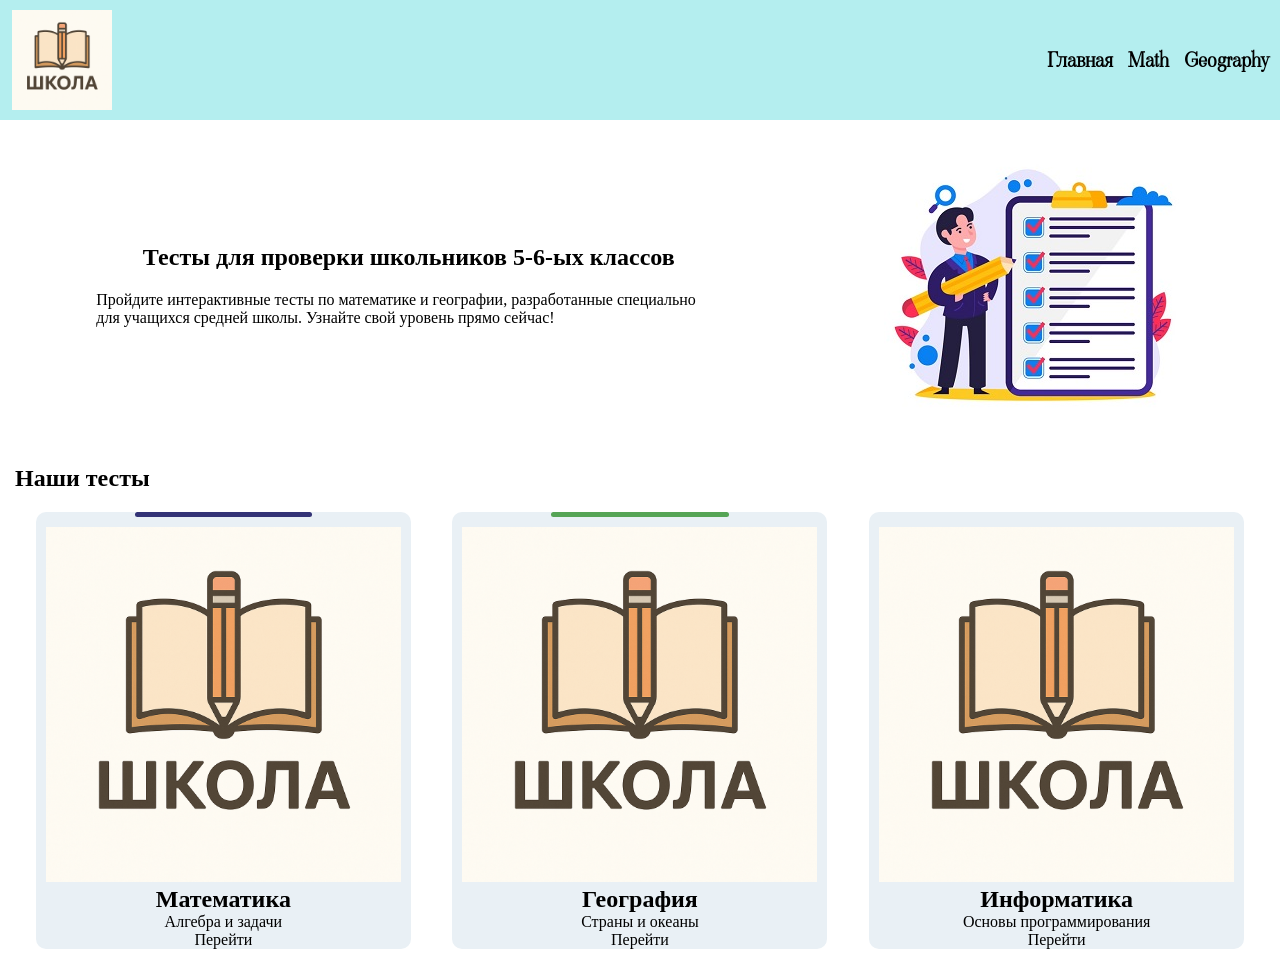
==== index.html @ bd73531f "Add Informatics card to homepage" ====
<!doctype html>
<html lang="ru">
  <head>
    <meta charset="UTF-8" />
    <meta name="viewport" content="width=device-width, initial-scale=1.0" />
    <title>Document</title>
    <link rel="preconnect" href="https://fonts.googleapis.com" />
    <link rel="preconnect" href="https://fonts.gstatic.com" crossorigin />
    <link
      href="https://fonts.googleapis.com/css2?family=Viaoda+Libre&display=swap"
      rel="stylesheet"
    />
    <link rel="stylesheet" href="styles/style.css" />
  </head>
  <body>
    <header class="container">
      <nav class="nav">
        <img class="logo" src="./img/logo.png" alt="Лого" />
        <ul class="nav-list">
          <li>
            <a class="nav-link" href="#">главная</a>
          </li>
          <li><a class="nav-link" href="pages/math.html">math </a></li>
          <li>
            <a class="nav-link" href="pages/geography.html">geography </a>
          </li>
        </ul>
      </nav>
    </header>
    <main>
      <section class="intro container">
        <div class="intro-txt">
          <h1 class="intro-title">
            Тесты для проверки школьников 5-6-ых классов
          </h1>
          <p class="intro-text">
            Пройдите интерактивные тесты по математике и географии,
            разработанные специально для учащихся средней школы. Узнайте свой
            уровень прямо сейчас!
          </p>
        </div>
        <img src="./img/intro.png" alt="Тесты" />
      </section>
      <section class="variants">
        <h1 class="variants-title">Наши тесты</h1>
        <div class="variants-row">
          <div class="variants-card">
            <div class="card-line bg-blue"></div>
            <img src="./img/logo.png" alt="Математика" />
            <h2>Математика</h2>
            <p>Алгебра и задачи</p>
            <a href="pages/math.html">Перейти</a>
          </div>
          <div class="variants-card">
            <div class="card-line bg-green"></div>
            <img src="./img/logo.png" alt="География" />
            <h2>География</h2>
            <p>Страны и океаны</p>
            <a href="pages/geography.html">Перейти</a>
          </div>
          <div class="variants-card">
            <div class="card-line bg-purple"></div>
            <img src="./img/logo.png" alt="Информатика" />
            <h2>Информатика</h2>
            <p>Основы программирования</p>
            <a href="pages/informatics.html">Перейти</a>
          </div>
        </div>
      </section>
    </main>
  </body>
</html>
---- styles/style.css ----
* {
  padding: 0;
  margin: 0;
  box-sizing: border-box;
}

ul,
ol {
  list-style: none;
}

img {
  max-width: 100%;
}

a {
  color: #000000;
  text-decoration: none;
}

button {
  background-color: white;
  margin: 10px;
}

section {
  padding: 15px;
}
.container {
  max-width: 1440px;
  width: 100%;
  margin: 0 auto;
}

.btn {
  padding: 5px 10px;
  border: none;
  border-radius: 5px;
}

.btn-success {
  background-color: rgb(101, 190, 101);
  color: rgb(229, 243, 255);
}

.btn-warn {
  background-color: rgb(231, 218, 103);
  color: rgb(27, 17, 17);
}

.btn-stop {
  background-color: rgb(138, 236, 164);
  color: rgb(0, 0, 0);
}

.logo {
  width: 100px;
}

.nav {
  display: flex;
  justify-content: space-between;
  padding: 10px 12px;
  align-items: center;
  background-color: rgb(180, 238, 239);
}

.nav-list {
  display: flex;
  gap: 15px;
  text-transform: capitalize;
}
/* font-family: "Viaoda Libre", serif; */
.nav-link {
  font-family: "Viaoda Libre", serif;
  font-weight: 600;
  font-size: 20px;
}
#next {
  /* padding: 20px; */
}

#again {
  /* background-color: rgb(255, 255, 255); */
}
#app {
  /* background-color: red; */
}
/* font-family: "Comic Relief", system-ui; */
.test-title {
  font-family: "Comic Relief", system-ui;
  font-size: 30px;
  text-align: center;
}

.test-btns {
  display: flex;
  gap: 20px;
  /* justify-content: center; */
}
.question-label {
  display: flex;
  gap: 5px;
  flex-direction: row-reverse;
  justify-content: left;
  margin-bottom: 5px;
}

.question-txt {
  margin: 5px;
}

#stoo {
}

.intro {
  display: flex;
  justify-content: space-around;
}

.intro-txt {
  width: 50%;
  display: flex;
  flex-direction: column;
  justify-content: center;
}

.intro-title {
  margin-bottom: 20px;
  text-align: center;
}

.variants-row {
  display: flex;
  justify-content: space-around;
  text-align: center;
}

.variants-card {
  width: 30%;
  background-color: rgb(233, 240, 245);
  border-radius: 10px;
  padding: 0 10px;
}

.card-line {
  height: 5px;
  width: 50%;
  margin: 0 auto;
  border-radius: 2.5px;
  margin-bottom: 10px;
}
.bg-blue {
  background-color: rgb(51, 51, 118);
}
.bg-green {
  background-color: rgb(85, 164, 85);
}
.variants-title {
  margin-bottom: 20px;
}
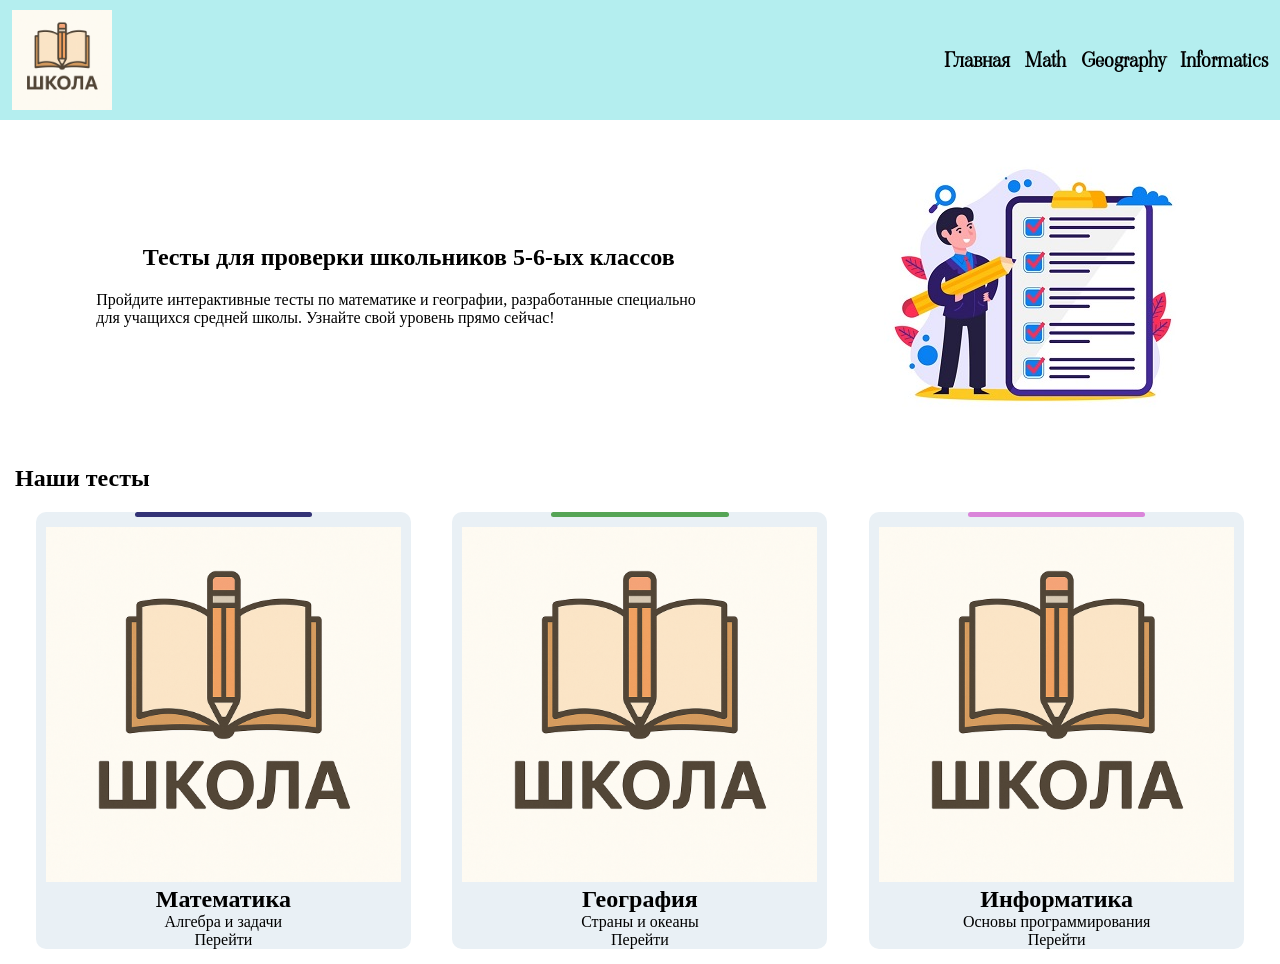
==== commit f0ed1e37: "добавление нового раздела(предмета) - информатики" ====
--- a/index.html
+++ b/index.html
@@ -23,6 +23,9 @@
           <li><a class="nav-link" href="pages/math.html">math </a></li>
           <li>
             <a class="nav-link" href="pages/geography.html">geography </a>
+          </li>
+          <li>
+            <a class="nav-link" href="pages/informatics.html">informatics </a>
           </li>
         </ul>
       </nav>
--- a/styles/style.css
+++ b/styles/style.css
@@ -156,6 +156,9 @@
 .bg-green {
   background-color: rgb(85, 164, 85);
 }
+.bg-purple {
+  background-color: rgb(218, 133, 218);
+}
 .variants-title {
   margin-bottom: 20px;
 }
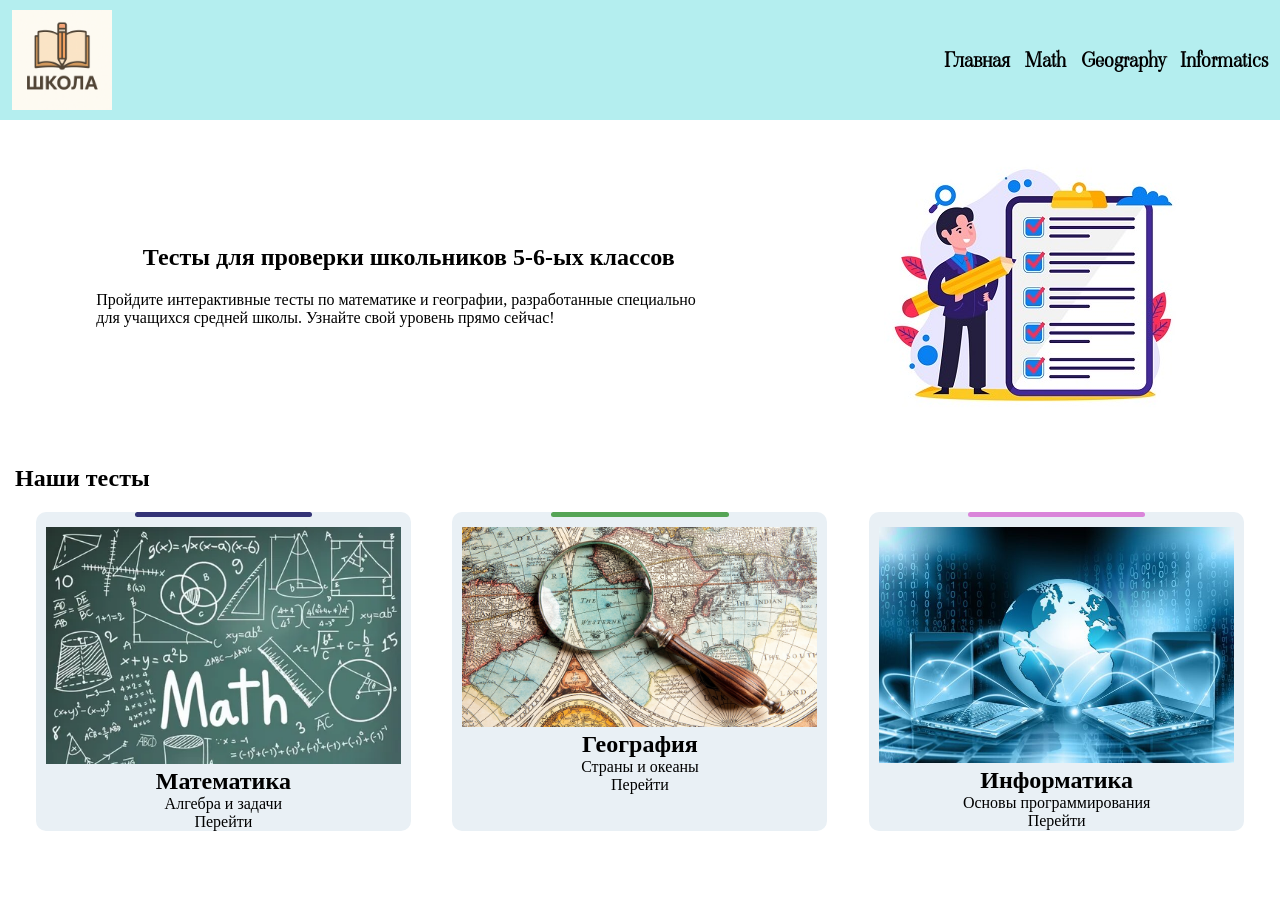
==== commit 3e277601: "добавление картинок для определенных предметов" ====
--- a/index.html
+++ b/index.html
@@ -49,21 +49,21 @@
         <div class="variants-row">
           <div class="variants-card">
             <div class="card-line bg-blue"></div>
-            <img src="./img/logo.png" alt="Математика" />
+            <img src="./img/Math.png" alt="Математика" />
             <h2>Математика</h2>
             <p>Алгебра и задачи</p>
             <a href="pages/math.html">Перейти</a>
           </div>
           <div class="variants-card">
             <div class="card-line bg-green"></div>
-            <img src="./img/logo.png" alt="География" />
+            <img src="./img/geography.png" alt="География" />
             <h2>География</h2>
             <p>Страны и океаны</p>
             <a href="pages/geography.html">Перейти</a>
           </div>
           <div class="variants-card">
             <div class="card-line bg-purple"></div>
-            <img src="./img/logo.png" alt="Информатика" />
+            <img src="./img/informatics.png" alt="Информатика" />
             <h2>Информатика</h2>
             <p>Основы программирования</p>
             <a href="pages/informatics.html">Перейти</a>
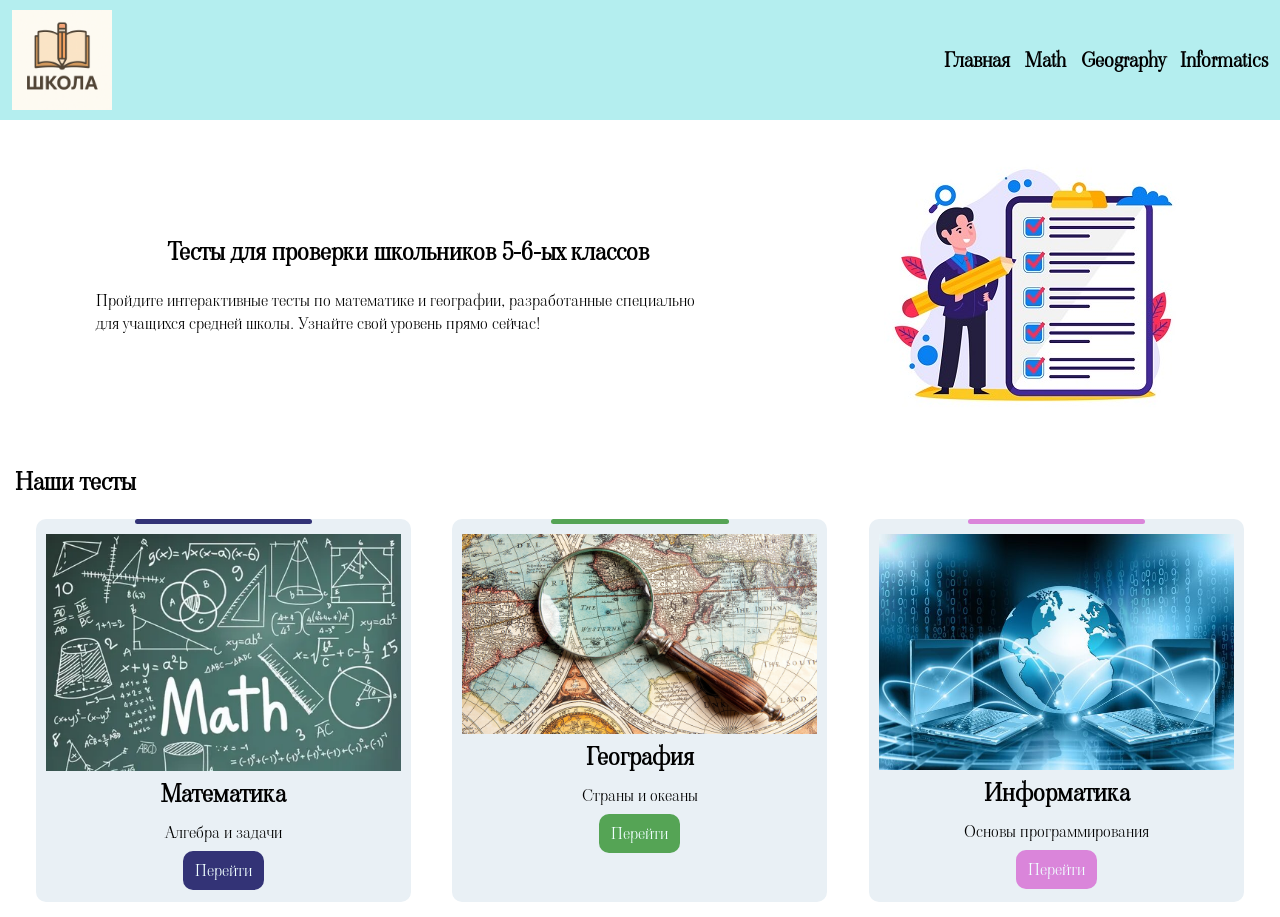
==== commit f36d8cec: "исправление недочетов в карточках, их графические изменение и функционал" ====
--- a/index.html
+++ b/index.html
@@ -50,23 +50,27 @@
           <div class="variants-card">
             <div class="card-line bg-blue"></div>
             <img src="./img/Math.png" alt="Математика" />
-            <h2>Математика</h2>
-            <p>Алгебра и задачи</p>
-            <a href="pages/math.html">Перейти</a>
+            <h2 class="card-title">Математика</h2>
+            <p class="card-description">Алгебра и задачи</p>
+            <a href="pages/math.html" class="card-link bg-blue">Перейти</a>
           </div>
           <div class="variants-card">
             <div class="card-line bg-green"></div>
             <img src="./img/geography.png" alt="География" />
-            <h2>География</h2>
-            <p>Страны и океаны</p>
-            <a href="pages/geography.html">Перейти</a>
+            <h2 class="card-title">География</h2>
+            <p class="card-description">Страны и океаны</p>
+            <a href="pages/geography.html" class="card-link bg-green"
+              >Перейти</a
+            >
           </div>
           <div class="variants-card">
             <div class="card-line bg-purple"></div>
             <img src="./img/informatics.png" alt="Информатика" />
-            <h2>Информатика</h2>
-            <p>Основы программирования</p>
-            <a href="pages/informatics.html">Перейти</a>
+            <h2 class="card-title">Информатика</h2>
+            <p class="card-description">Основы программирования</p>
+            <a href="pages/informatics.html" class="card-link bg-purple"
+              >Перейти</a
+            >
           </div>
         </div>
       </section>
--- a/styles/style.css
+++ b/styles/style.css
@@ -3,7 +3,9 @@
   margin: 0;
   box-sizing: border-box;
 }
-
+body {
+  font-family: "Viaoda Libre", serif;
+}
 ul,
 ol {
   list-style: none;
@@ -72,7 +74,7 @@
 }
 /* font-family: "Viaoda Libre", serif; */
 .nav-link {
-  font-family: "Viaoda Libre", serif;
+  amily: "Viaoda Libre", serif;
   font-weight: 600;
   font-size: 20px;
 }
@@ -141,6 +143,12 @@
   background-color: rgb(233, 240, 245);
   border-radius: 10px;
   padding: 0 10px;
+  padding-bottom: 20px;
+}
+
+.variants-card:hover {
+  transform: scale(1.05);
+  transition-duration: 0.5s;
 }
 
 .card-line {
@@ -162,3 +170,14 @@
 .variants-title {
   margin-bottom: 20px;
 }
+.card-title {
+  margin-bottom: 10px;
+}
+.card-link {
+  padding: 8px 12px;
+  color: azure;
+  border-radius: 10px;
+}
+.card-description {
+  margin-bottom: 15px;
+}
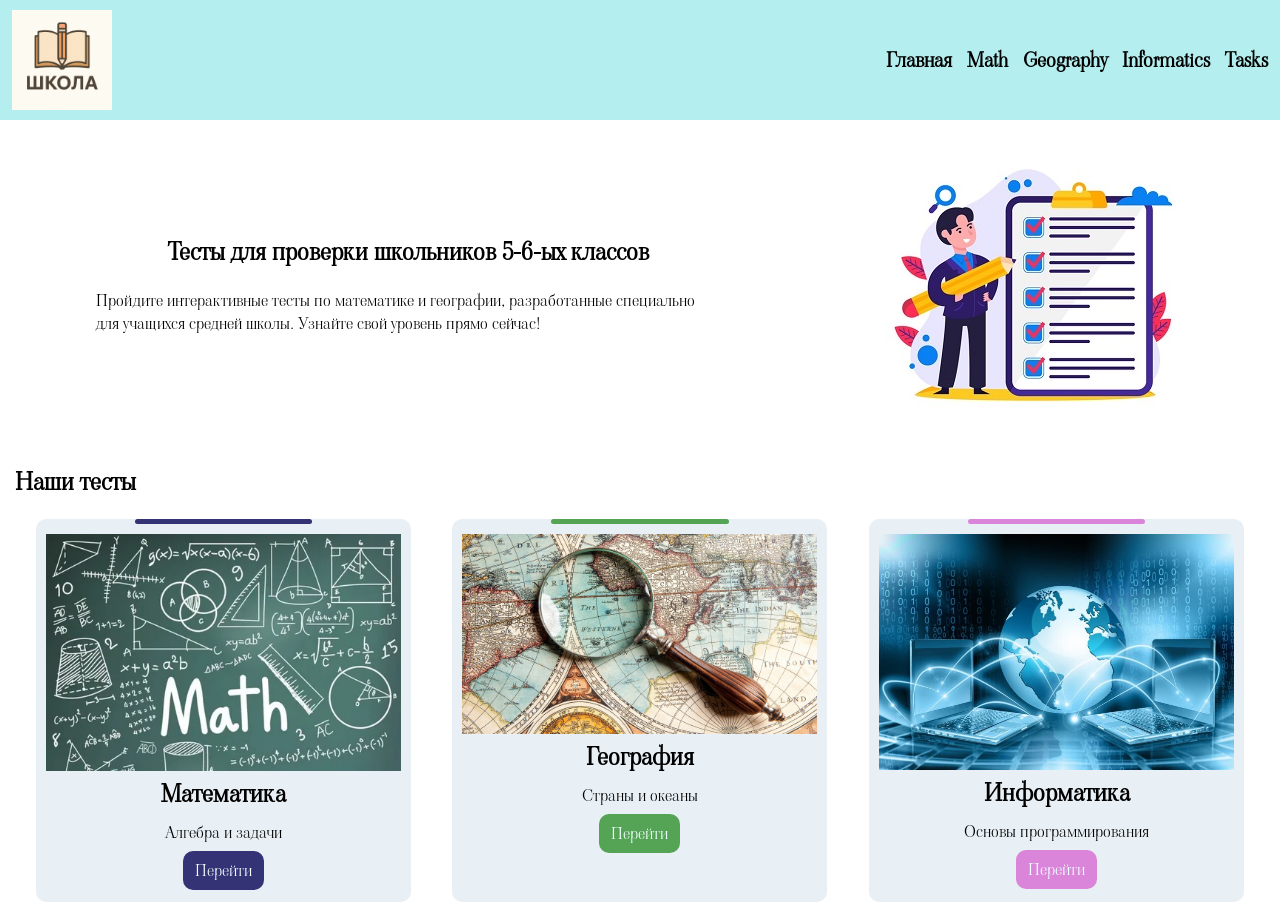
==== commit d54c10ff: "добавление осн кнопок в tasks и их добавление на глав страницу" ====
--- a/index.html
+++ b/index.html
@@ -26,6 +26,9 @@
           </li>
           <li>
             <a class="nav-link" href="pages/informatics.html">informatics </a>
+          </li>
+          <li>
+            <a class="nav-link" href="pages/tasks.html">tasks </a>
           </li>
         </ul>
       </nav>
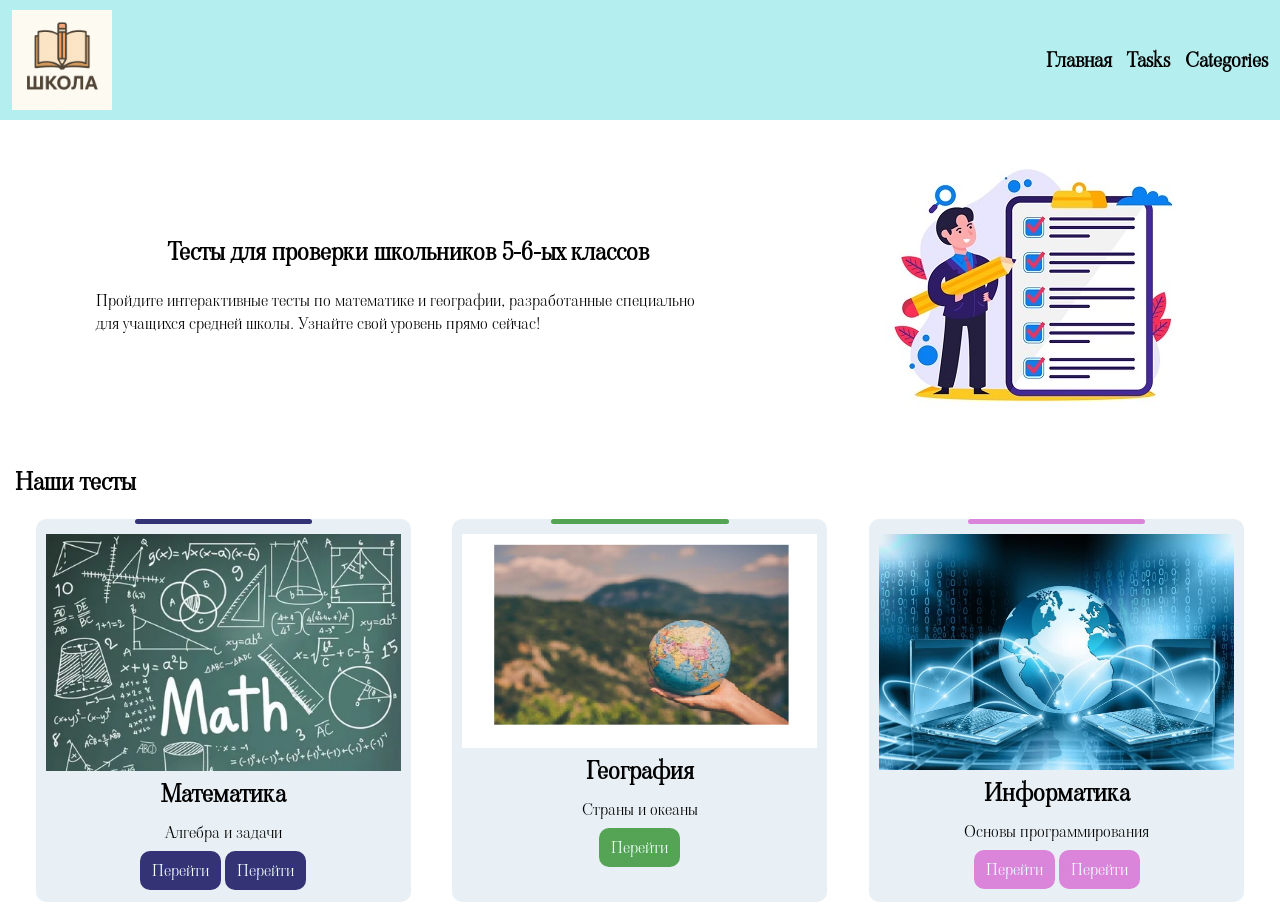
==== commit a0f95bb9: "добавление адаптива" ====
--- a/index.html
+++ b/index.html
@@ -11,6 +11,8 @@
       rel="stylesheet"
     />
     <link rel="stylesheet" href="styles/style.css" />
+    <link rel="stylesheet" href="styles/adaptive.css" />
+    <script src="./scripts/menu.js" defer></script>
   </head>
   <body>
     <header class="container">
@@ -20,17 +22,15 @@
           <li>
             <a class="nav-link" href="#">главная</a>
           </li>
-          <li><a class="nav-link" href="pages/math.html">math </a></li>
-          <li>
-            <a class="nav-link" href="pages/geography.html">geography </a>
-          </li>
-          <li>
-            <a class="nav-link" href="pages/informatics.html">informatics </a>
-          </li>
+
           <li>
             <a class="nav-link" href="pages/tasks.html">tasks </a>
           </li>
+          <li>
+            <a class="nav-link" href="pages/categories.html">categories </a>
+          </li>
         </ul>
+        <button id="open">открыть</button>
       </nav>
     </header>
     <main>
@@ -45,9 +45,9 @@
             уровень прямо сейчас!
           </p>
         </div>
-        <img src="./img/intro.png" alt="Тесты" />
+        <img class="intro-img" src="./img/intro.png" alt="Тесты" />
       </section>
-      <section class="variants">
+      <section class="variants container">
         <h1 class="variants-title">Наши тесты</h1>
         <div class="variants-row">
           <div class="variants-card">
@@ -56,10 +56,11 @@
             <h2 class="card-title">Математика</h2>
             <p class="card-description">Алгебра и задачи</p>
             <a href="pages/math.html" class="card-link bg-blue">Перейти</a>
+            <a href="pages/math.html" class="card-link bg-blue">Перейти</a>
           </div>
           <div class="variants-card">
             <div class="card-line bg-green"></div>
-            <img src="./img/geography.png" alt="География" />
+            <img src="./img/geography1.png" alt="География" />
             <h2 class="card-title">География</h2>
             <p class="card-description">Страны и океаны</p>
             <a href="pages/geography.html" class="card-link bg-green"
@@ -74,9 +75,25 @@
             <a href="pages/informatics.html" class="card-link bg-purple"
               >Перейти</a
             >
+            <a href="pages/math.html" class="card-link bg-purple">Перейти</a>
           </div>
         </div>
       </section>
     </main>
+    <nav id="mobile-menu">
+      <ul class="nav-mobile">
+        <button id="close-menu">X</button>
+        <li>
+          <a class="nav-link" href="#">главная</a>
+        </li>
+
+        <li>
+          <a class="nav-link" href="pages/tasks.html">tasks </a>
+        </li>
+        <li>
+          <a class="nav-link" href="pages/categories.html">categories </a>
+        </li>
+      </ul>
+    </nav>
   </body>
 </html>
--- a/styles/style.css
+++ b/styles/style.css
@@ -74,10 +74,25 @@
 }
 /* font-family: "Viaoda Libre", serif; */
 .nav-link {
-  amily: "Viaoda Libre", serif;
+  font-family: "Viaoda Libre", serif;
   font-weight: 600;
   font-size: 20px;
 }
+.nav-mobile {
+  position: relative;
+  display: flex;
+  flex-direction: column;
+  height: 100%;
+  justify-content: center;
+  align-items: center;
+}
+#close-menu {
+  position: absolute;
+  top: 20px;
+  right: 20px;
+  border: none;
+  background-color: transparent;
+}
 #next {
   /* padding: 20px; */
 }
@@ -87,6 +102,24 @@
 }
 #app {
   /* background-color: red; */
+}
+#open {
+  background-color: transparent;
+  border: none;
+  display: none;
+}
+#mobile-menu {
+  position: fixed;
+  top: 0;
+  right: -300px;
+  width: 300px;
+  height: 100%;
+  background-color: chartreuse;
+  z-index: 1000;
+  transition: transform 0.3s ease-in-out;
+}
+#mobile-menu.active {
+  transform: translateX(-300px);
 }
 /* font-family: "Comic Relief", system-ui; */
 .test-title {
@@ -112,7 +145,7 @@
   margin: 5px;
 }
 
-#stoo {
+#stop {
 }
 
 .intro {
--- a/styles/adaptive.css
+++ b/styles/adaptive.css
@@ -0,0 +1,47 @@
+/* xl-размер (>=1200px) */
+/* CSS для >=1200px */
+
+/* lg-размер (<=1199px) */
+@media (max-width: 1199px) {
+  /* CSS для ширины от 992px до 1199px */
+  .variants-row {
+    flex-wrap: wrap;
+    row-gap: 30px;
+  }
+  .variants-card {
+    width: 40%;
+  }
+}
+
+/* md-размер (<=991px) */
+@media (max-width: 991px) {
+  /* CSS для ширины от 768px до 991px */
+  .nav-list {
+    display: none;
+  }
+  #open {
+    display: inline-block;
+  }
+  .nav {
+    background-color: rgb(213, 29, 29);
+  }
+}
+
+/* sm-размер (<=768px) */
+@media (max-width: 767px) {
+  /* CSS для ширины от 576px до 767px */
+  .variants-card {
+    width: 80%;
+  }
+}
+
+/* xs-размер (<=575px) */
+@media (max-width: 575px) {
+  .intro-img {
+    display: none;
+  }
+  .intro-txt {
+    width: 100%;
+  }
+  /* CSS для ширины до 575px (включительно) */
+}
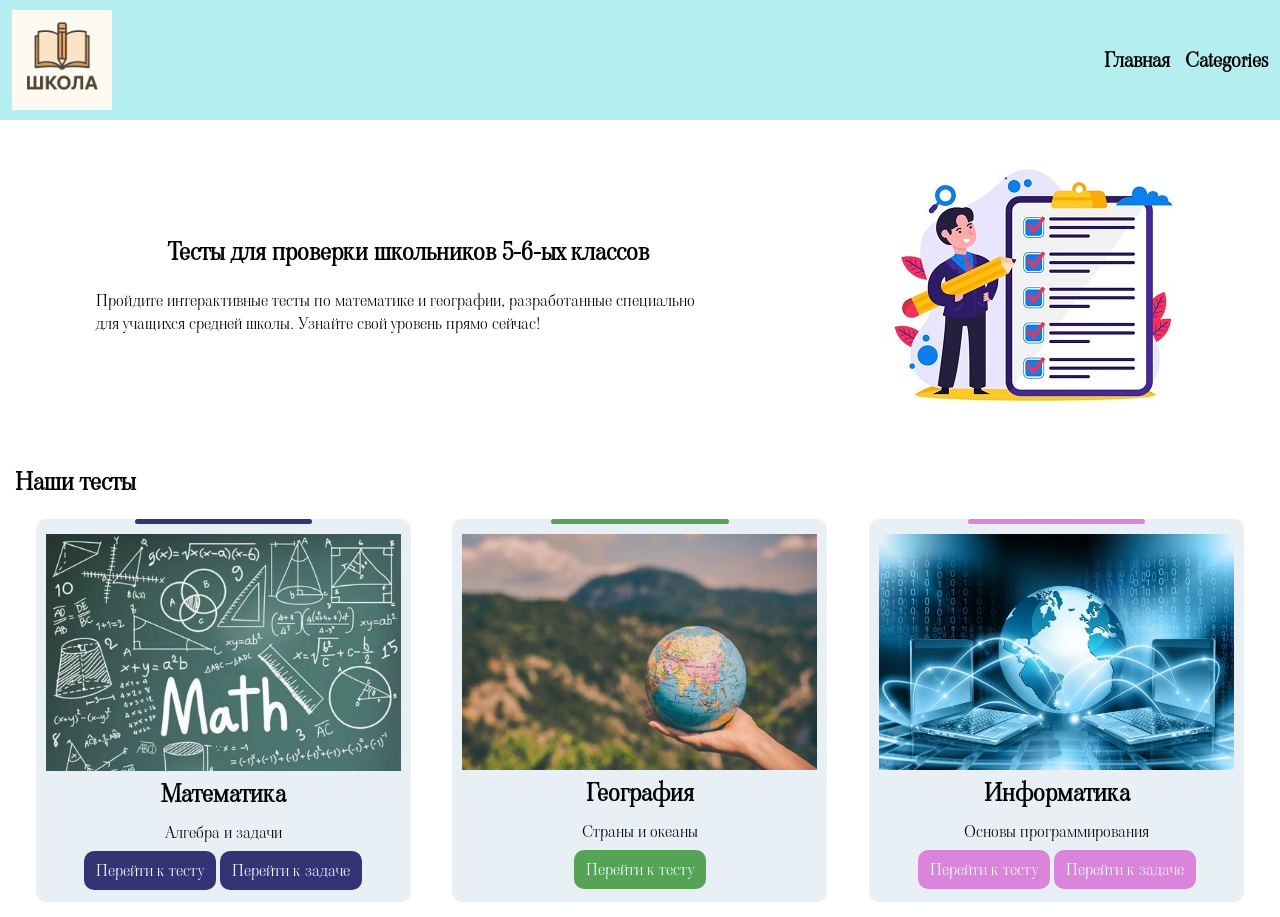
==== commit ba181dd8: "code review" ====
--- a/index.html
+++ b/index.html
@@ -22,12 +22,8 @@
           <li>
             <a class="nav-link" href="#">главная</a>
           </li>
-
           <li>
-            <a class="nav-link" href="pages/tasks.html">tasks </a>
-          </li>
-          <li>
-            <a class="nav-link" href="pages/categories.html">categories </a>
+            <a class="nav-link" href="./pages/categories.html">categories </a>
           </li>
         </ul>
         <button id="open">открыть</button>
@@ -55,16 +51,20 @@
             <img src="./img/Math.png" alt="Математика" />
             <h2 class="card-title">Математика</h2>
             <p class="card-description">Алгебра и задачи</p>
-            <a href="pages/math.html" class="card-link bg-blue">Перейти</a>
-            <a href="pages/math.html" class="card-link bg-blue">Перейти</a>
+            <a href="pages/math.html" class="card-link bg-blue"
+              >Перейти к тесту</a
+            >
+            <a href="pages/tasks/math.html" class="card-link bg-blue"
+              >Перейти к задаче</a
+            >
           </div>
           <div class="variants-card">
             <div class="card-line bg-green"></div>
-            <img src="./img/geography1.png" alt="География" />
+            <img src="./img/geography.png" alt="География" />
             <h2 class="card-title">География</h2>
             <p class="card-description">Страны и океаны</p>
             <a href="pages/geography.html" class="card-link bg-green"
-              >Перейти</a
+              >Перейти к тесту</a
             >
           </div>
           <div class="variants-card">
@@ -73,9 +73,11 @@
             <h2 class="card-title">Информатика</h2>
             <p class="card-description">Основы программирования</p>
             <a href="pages/informatics.html" class="card-link bg-purple"
-              >Перейти</a
+              >Перейти к тесту</a
             >
-            <a href="pages/math.html" class="card-link bg-purple">Перейти</a>
+            <a href="pages/tasks/informatics.html" class="card-link bg-purple"
+              >Перейти к задаче</a
+            >
           </div>
         </div>
       </section>
@@ -86,10 +88,6 @@
         <li>
           <a class="nav-link" href="#">главная</a>
         </li>
-
-        <li>
-          <a class="nav-link" href="pages/tasks.html">tasks </a>
-        </li>
         <li>
           <a class="nav-link" href="pages/categories.html">categories </a>
         </li>
--- a/styles/style.css
+++ b/styles/style.css
@@ -77,6 +77,9 @@
   font-family: "Viaoda Libre", serif;
   font-weight: 600;
   font-size: 20px;
+}
+.btn-hint {
+  background-color: rgb(213, 212, 212);
 }
 .nav-mobile {
   position: relative;
@@ -114,7 +117,7 @@
   right: -300px;
   width: 300px;
   height: 100%;
-  background-color: chartreuse;
+  background-color: rgb(148, 166, 208);
   z-index: 1000;
   transition: transform 0.3s ease-in-out;
 }
@@ -130,6 +133,7 @@
 
 .test-btns {
   display: flex;
+  flex-wrap: wrap;
   gap: 20px;
   /* justify-content: center; */
 }
@@ -191,6 +195,12 @@
   border-radius: 2.5px;
   margin-bottom: 10px;
 }
+.card-links {
+  display: flex;
+  flex-wrap: wrap;
+  justify-content: center;
+  gap: 10px;
+}
 .bg-blue {
   background-color: rgb(51, 51, 118);
 }
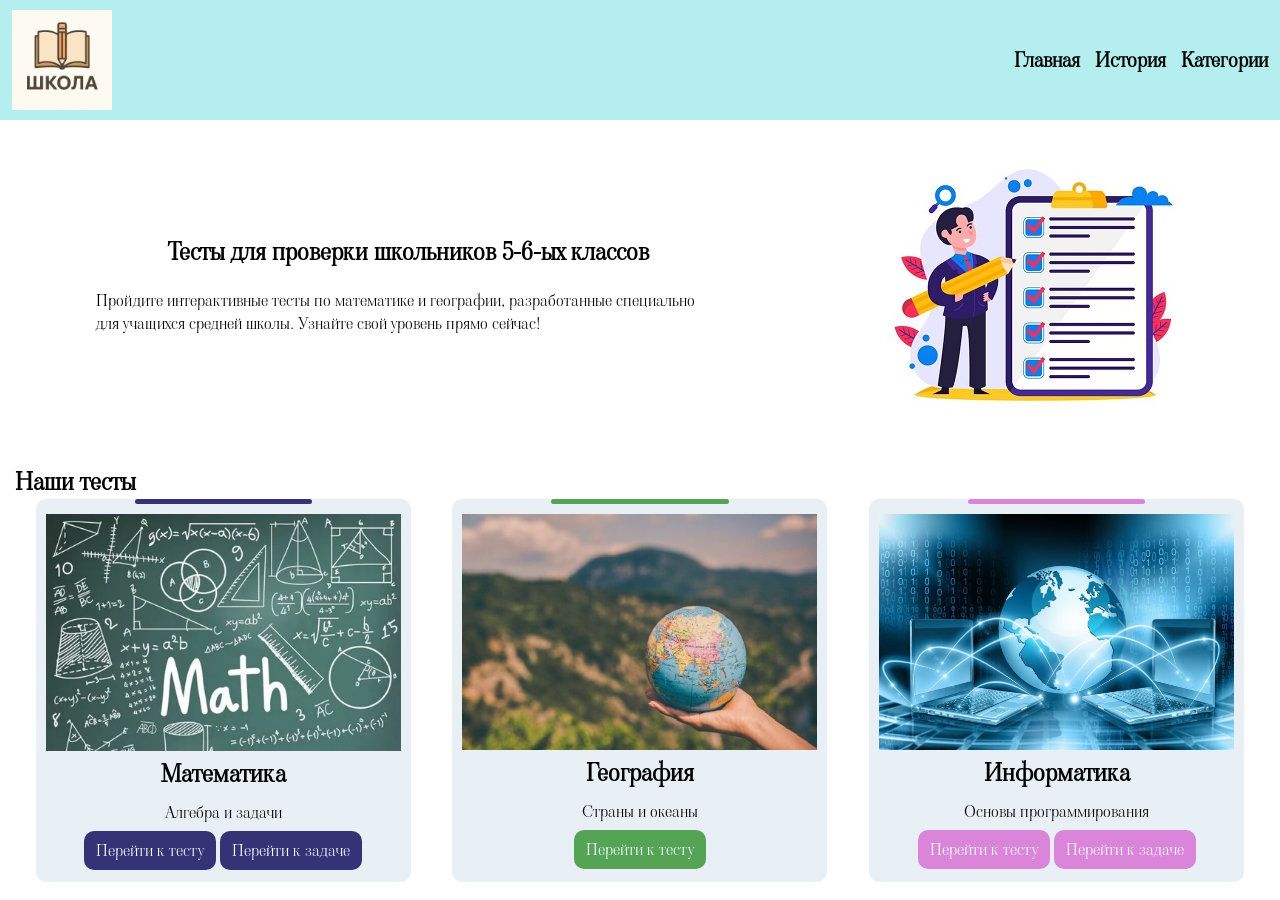
==== commit e2f5c97e: "добавили историю прохождения тестов" ====
--- a/index.html
+++ b/index.html
@@ -23,7 +23,10 @@
             <a class="nav-link" href="#">главная</a>
           </li>
           <li>
-            <a class="nav-link" href="./pages/categories.html">categories </a>
+            <a class="nav-link" href="./pages/history.html">история</a>
+          </li>
+          <li>
+            <a class="nav-link" href="./pages/categories.html">категории </a>
           </li>
         </ul>
         <button id="open">открыть</button>
@@ -89,7 +92,10 @@
           <a class="nav-link" href="#">главная</a>
         </li>
         <li>
-          <a class="nav-link" href="pages/categories.html">categories </a>
+          <a class="nav-link" href="./pages/history.html">история</a>
+        </li>
+        <li>
+          <a class="nav-link" href="pages/categories.html">категории </a>
         </li>
       </ul>
     </nav>
--- a/styles/style.css
+++ b/styles/style.css
@@ -27,6 +27,8 @@
 
 section {
   padding: 15px;
+  max-width: 1440px;
+  margin: 0 auto;
 }
 .container {
   max-width: 1440px;
@@ -111,6 +113,7 @@
   border: none;
   display: none;
 }
+
 #mobile-menu {
   position: fixed;
   top: 0;
@@ -124,7 +127,17 @@
 #mobile-menu.active {
   transform: translateX(-300px);
 }
+#history {
+  max-width: 1440px;
+  margin: 0 auto;
+}
 /* font-family: "Comic Relief", system-ui; */
+.history-title {
+  font-size: 25px;
+}
+#history {
+  padding: 10px;
+}
 .test-title {
   font-family: "Comic Relief", system-ui;
   font-size: 30px;
@@ -173,6 +186,9 @@
   display: flex;
   justify-content: space-around;
   text-align: center;
+  max-width: 1440px;
+  width: 100%;
+  margin: 0 auto;
 }
 
 .variants-card {
@@ -212,6 +228,8 @@
 }
 .variants-title {
   margin-bottom: 20px;
+  max-width: 1440px;
+  margin: 0 auto;
 }
 .card-title {
   margin-bottom: 10px;
